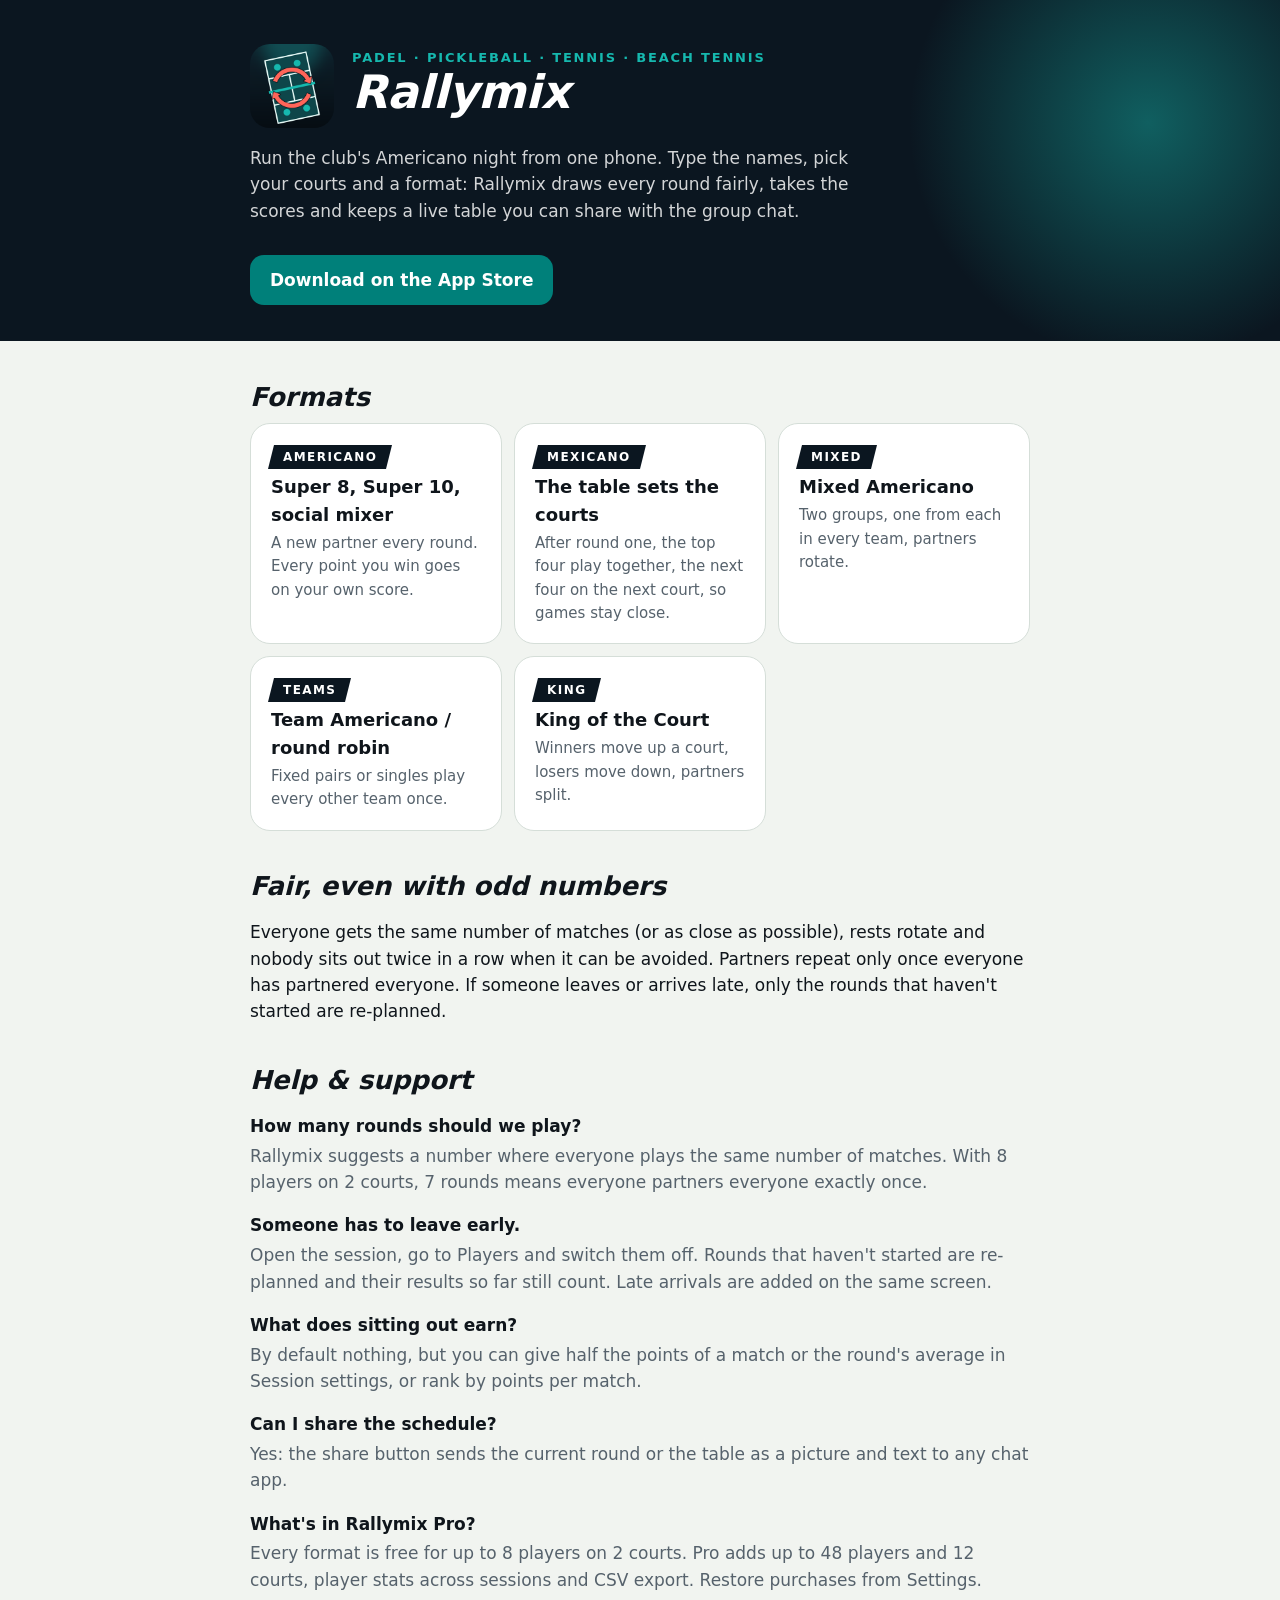
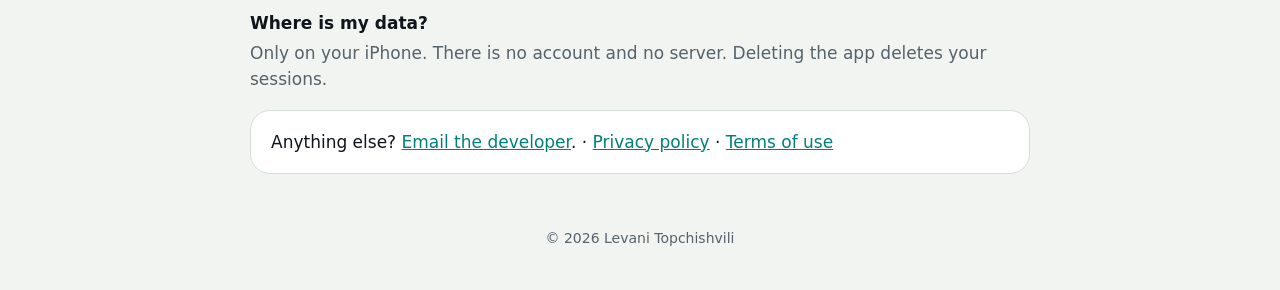
==== docs/index.html @ d1832607 "Rallymix support site" ====
<!doctype html>
<html lang="en"><head><meta charset="utf-8"><meta name="viewport" content="width=device-width, initial-scale=1">
<title>Rallymix — Americano, Mexicano &amp; round robin organizer for padel and pickleball</title>
<meta name="description" content="Rallymix draws fair rounds for padel Americano, Mexicano, mixed and team formats, pickleball round robins and King of the Court. Equal games, rotating rests, live table, one-tap scores. No account, no ads.">
<link rel="icon" href="icon.png"><link rel="stylesheet" href="style.css"></head>
<body>
<section class="stage"><div class="wrap">
<div class="head"><img src="icon.png" alt="Rallymix icon"><div><div class="eyebrow">Padel · Pickleball · Tennis · Beach tennis</div><h1>Rallymix</h1></div></div>
<p class="lead">Run the club's Americano night from one phone. Type the names, pick your courts and a format: Rallymix draws every round fairly, takes the scores and keeps a live table you can share with the group chat.</p>
<a class="btn" href="https://apps.apple.com/app/id6818208746">Download on the App Store</a>
</div></section>
<main class="wrap">
<h2>Formats</h2>
<div class="grid">
<div class="card"><span class="tag"><span>Americano</span></span><h3>Super 8, Super 10, social mixer</h3><p>A new partner every round. Every point you win goes on your own score.</p></div>
<div class="card"><span class="tag"><span>Mexicano</span></span><h3>The table sets the courts</h3><p>After round one, the top four play together, the next four on the next court, so games stay close.</p></div>
<div class="card"><span class="tag"><span>Mixed</span></span><h3>Mixed Americano</h3><p>Two groups, one from each in every team, partners rotate.</p></div>
<div class="card"><span class="tag"><span>Teams</span></span><h3>Team Americano / round robin</h3><p>Fixed pairs or singles play every other team once.</p></div>
<div class="card"><span class="tag"><span>King</span></span><h3>King of the Court</h3><p>Winners move up a court, losers move down, partners split.</p></div>
</div>
<h2>Fair, even with odd numbers</h2>
<p>Everyone gets the same number of matches (or as close as possible), rests rotate and nobody sits out twice in a row when it can be avoided. Partners repeat only once everyone has partnered everyone. If someone leaves or arrives late, only the rounds that haven't started are re-planned.</p>
<h2 id="support">Help &amp; support</h2>
<dl>
<dt>How many rounds should we play?</dt><dd>Rallymix suggests a number where everyone plays the same number of matches. With 8 players on 2 courts, 7 rounds means everyone partners everyone exactly once.</dd>
<dt>Someone has to leave early.</dt><dd>Open the session, go to Players and switch them off. Rounds that haven't started are re-planned and their results so far still count. Late arrivals are added on the same screen.</dd>
<dt>What does sitting out earn?</dt><dd>By default nothing, but you can give half the points of a match or the round's average in Session settings, or rank by points per match.</dd>
<dt>Can I share the schedule?</dt><dd>Yes: the share button sends the current round or the table as a picture and text to any chat app.</dd>
<dt>What's in Rallymix Pro?</dt><dd>Every format is free for up to 8 players on 2 courts. Pro adds up to 48 players and 12 courts, player stats across sessions and CSV export. Restore purchases from Settings.</dd>
<dt>Where is my data?</dt><dd>Only on your iPhone. There is no account and no server. Deleting the app deletes your sessions.</dd>
</dl>
<div class="card">Anything else? <a href="mailto:levan.topchishvili@gmail.com?subject=Rallymix">Email the developer</a>. · <a href="privacy.html">Privacy policy</a> · <a href="terms.html">Terms of use</a></div>
</main><footer>© 2026 Levani Topchishvili</footer></body></html>
---- docs/style.css ----
:root{--court:#00807A;--court2:#16B8AE;--ink:#0F151B;--soft:#56626C;--chalk:#F1F4F0;--night:#0B1620;--coral:#E8443A;--line:#D5DED8}
*{box-sizing:border-box}
body{margin:0;font:17px/1.55 -apple-system,BlinkMacSystemFont,"SF Pro Text",Inter,system-ui,sans-serif;color:var(--ink);background:var(--chalk)}
a{color:var(--court)}
.wrap{max-width:820px;margin:0 auto;padding:0 20px}
.stage{background:var(--night);color:#fff;padding:44px 0 36px;position:relative;overflow:hidden}
.stage:after{content:"";position:absolute;inset:-40% -10% auto auto;width:520px;height:520px;background:radial-gradient(circle,rgba(22,184,174,.45),transparent 65%)}
.head{display:flex;gap:18px;align-items:center;position:relative;z-index:1}
.head img{width:84px;height:84px;border-radius:20px}
.eyebrow{font:700 13px/1 -apple-system,system-ui;letter-spacing:.14em;text-transform:uppercase;color:var(--court2)}
h1{font:italic 900 46px/1.02 -apple-system,"SF Pro Display",system-ui;letter-spacing:-.01em;margin:.12em 0}
.lead{position:relative;z-index:1;color:rgba(255,255,255,.82);max-width:640px}
h2{font:italic 800 26px/1.15 -apple-system,"SF Pro Display",system-ui;margin:1.6em 0 .4em}
.card{background:#fff;border:1px solid var(--line);border-radius:20px;padding:18px 20px;margin:14px 0}
.tag{display:inline-block;background:var(--night);color:#fff;font:700 12px/1 -apple-system,system-ui;letter-spacing:.12em;text-transform:uppercase;padding:6px 12px;transform:skewX(-14deg)}
.tag span{display:inline-block;transform:skewX(14deg)}
.grid{display:grid;grid-template-columns:repeat(auto-fit,minmax(230px,1fr));gap:12px}
.grid .card{margin:0}
.grid h3{margin:.2em 0 .2em;font-size:18px}
.grid p{margin:0;color:var(--soft);font-size:15px}
.btn{display:inline-block;background:var(--court);color:#fff;text-decoration:none;font-weight:700;padding:12px 20px;border-radius:14px;margin-top:14px;position:relative;z-index:1}
footer{color:var(--soft);font-size:14px;text-align:center;padding:40px 0}
dt{font-weight:700;margin-top:1em}dd{margin:.2em 0 0;color:var(--soft)}
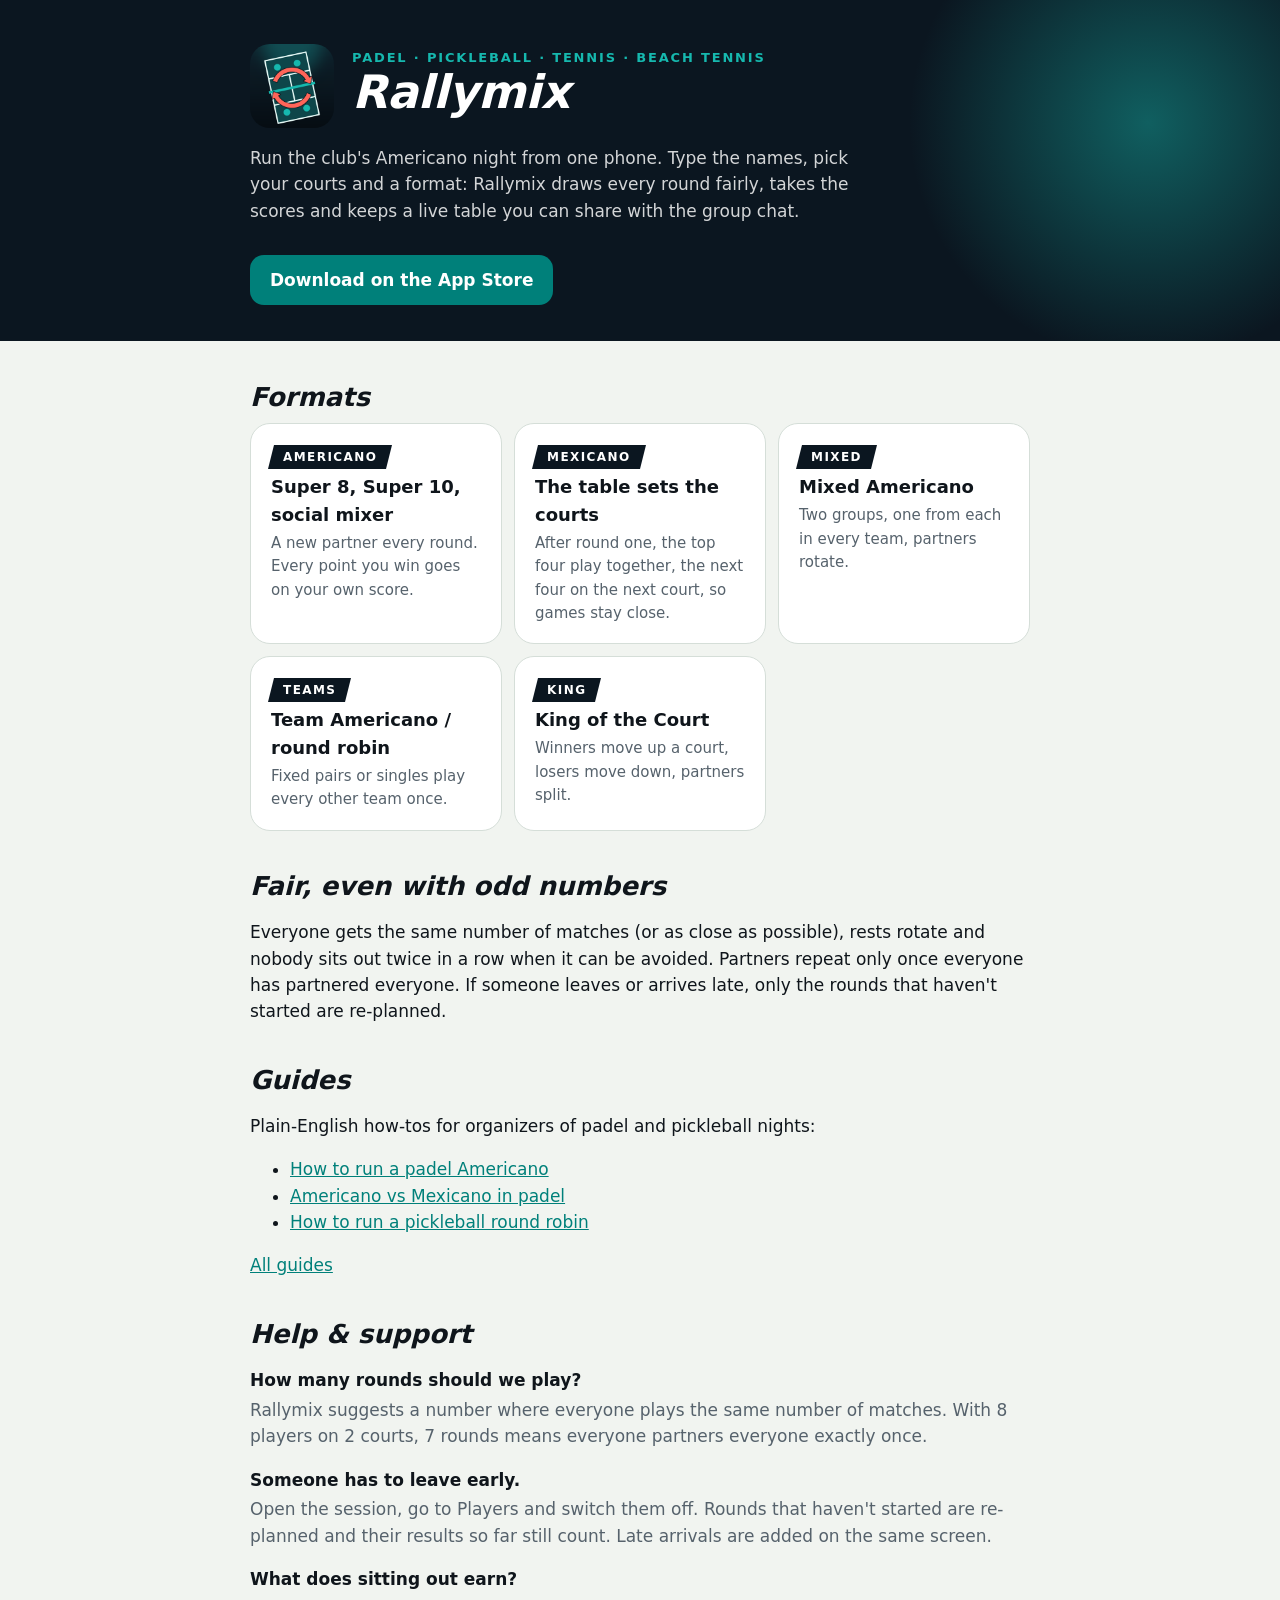
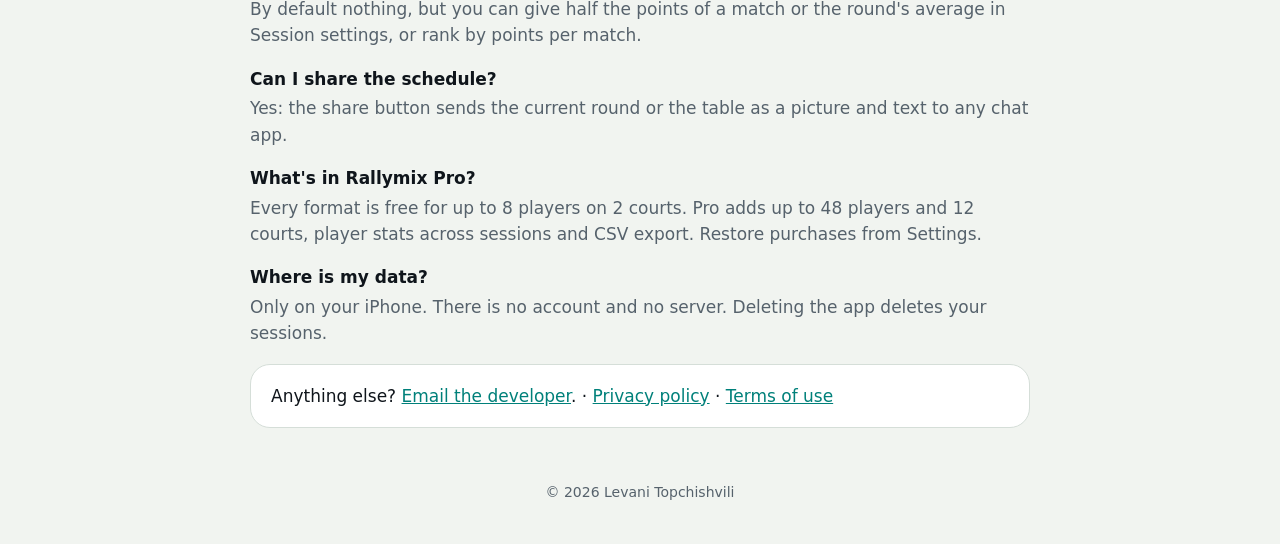
==== commit bcca67f5: "Guides: three how-to articles, guides hub, sitemap and App Store links" ====
--- a/docs/index.html
+++ b/docs/index.html
@@ -2,7 +2,7 @@
 <html lang="en"><head><meta charset="utf-8"><meta name="viewport" content="width=device-width, initial-scale=1">
 <title>Rallymix — Americano, Mexicano &amp; round robin organizer for padel and pickleball</title>
 <meta name="description" content="Rallymix draws fair rounds for padel Americano, Mexicano, mixed and team formats, pickleball round robins and King of the Court. Equal games, rotating rests, live table, one-tap scores. No account, no ads.">
-<link rel="icon" href="icon.png"><link rel="stylesheet" href="style.css"></head>
+<meta name="apple-itunes-app" content="app-id=6818208746"><link rel="icon" href="icon.png"><link rel="stylesheet" href="style.css"></head>
 <body>
 <section class="stage"><div class="wrap">
 <div class="head"><img src="icon.png" alt="Rallymix icon"><div><div class="eyebrow">Padel · Pickleball · Tennis · Beach tennis</div><h1>Rallymix</h1></div></div>
@@ -20,6 +20,10 @@
 </div>
 <h2>Fair, even with odd numbers</h2>
 <p>Everyone gets the same number of matches (or as close as possible), rests rotate and nobody sits out twice in a row when it can be avoided. Partners repeat only once everyone has partnered everyone. If someone leaves or arrives late, only the rounds that haven't started are re-planned.</p>
+<h2>Guides</h2>
+<p>Plain-English how-tos for organizers of padel and pickleball nights:</p>
+<ul><li><a href="guides/how-to-run-a-padel-americano.html">How to run a padel Americano</a></li><li><a href="guides/americano-vs-mexicano-padel.html">Americano vs Mexicano in padel</a></li><li><a href="guides/pickleball-round-robin-format.html">How to run a pickleball round robin</a></li></ul>
+<p><a href="guides/index.html">All guides</a></p>
 <h2 id="support">Help &amp; support</h2>
 <dl>
 <dt>How many rounds should we play?</dt><dd>Rallymix suggests a number where everyone plays the same number of matches. With 8 players on 2 courts, 7 rounds means everyone partners everyone exactly once.</dd>
--- a/docs/style.css
+++ b/docs/style.css
@@ -21,3 +21,28 @@
 .btn{display:inline-block;background:var(--court);color:#fff;text-decoration:none;font-weight:700;padding:12px 20px;border-radius:14px;margin-top:14px;position:relative;z-index:1}
 footer{color:var(--soft);font-size:14px;text-align:center;padding:40px 0}
 dt{font-weight:700;margin-top:1em}dd{margin:.2em 0 0;color:var(--soft)}
+
+/* Guides */
+.crumbs{font-size:14px;margin:0 0 14px;color:rgba(255,255,255,.78);position:relative;z-index:1}
+.crumbs a{color:#fff}
+h1.gt{font-size:34px;line-height:1.12}
+.guide h3{font-size:19px;margin:1.4em 0 .3em}
+.guide ul,.guide ol{padding-left:1.3em}
+.guide li{margin:.4em 0}
+.guide ol.steps li{margin:.7em 0}
+.guide a{overflow-wrap:anywhere}
+.cta-row{margin:18px 0 6px}
+.cta{display:inline-block;background:var(--court);color:#fff;font-weight:700;padding:11px 18px;border-radius:12px;text-decoration:none}
+.cta:hover{filter:brightness(1.08)}
+.cta-end{background:#fff;border:1px solid var(--line);border-radius:16px;padding:18px 20px;margin:32px 0 8px}
+.cta-end p{margin:0 0 6px}
+.note{border-left:4px solid var(--court);padding:2px 0 2px 14px;margin:18px 0;color:var(--soft)}
+.glist{list-style:none;padding:0;margin:14px 0}
+.glist li{margin:0 0 12px}
+.gcard{display:block;background:#fff;border:1px solid var(--line);border-radius:14px;padding:14px 18px;text-decoration:none;color:inherit}
+.gtitle{display:block;font-weight:700}
+.gsum{display:block;color:var(--soft);font-size:15px}
+.tablewrap{overflow-x:auto}
+.guide table{border-collapse:collapse;width:100%;font-size:16px}
+.guide th,.guide td{border-bottom:1px solid var(--line);padding:6px 10px 6px 0;text-align:left;vertical-align:top}
+@media (max-width:520px){h1.gt{font-size:28px}}
